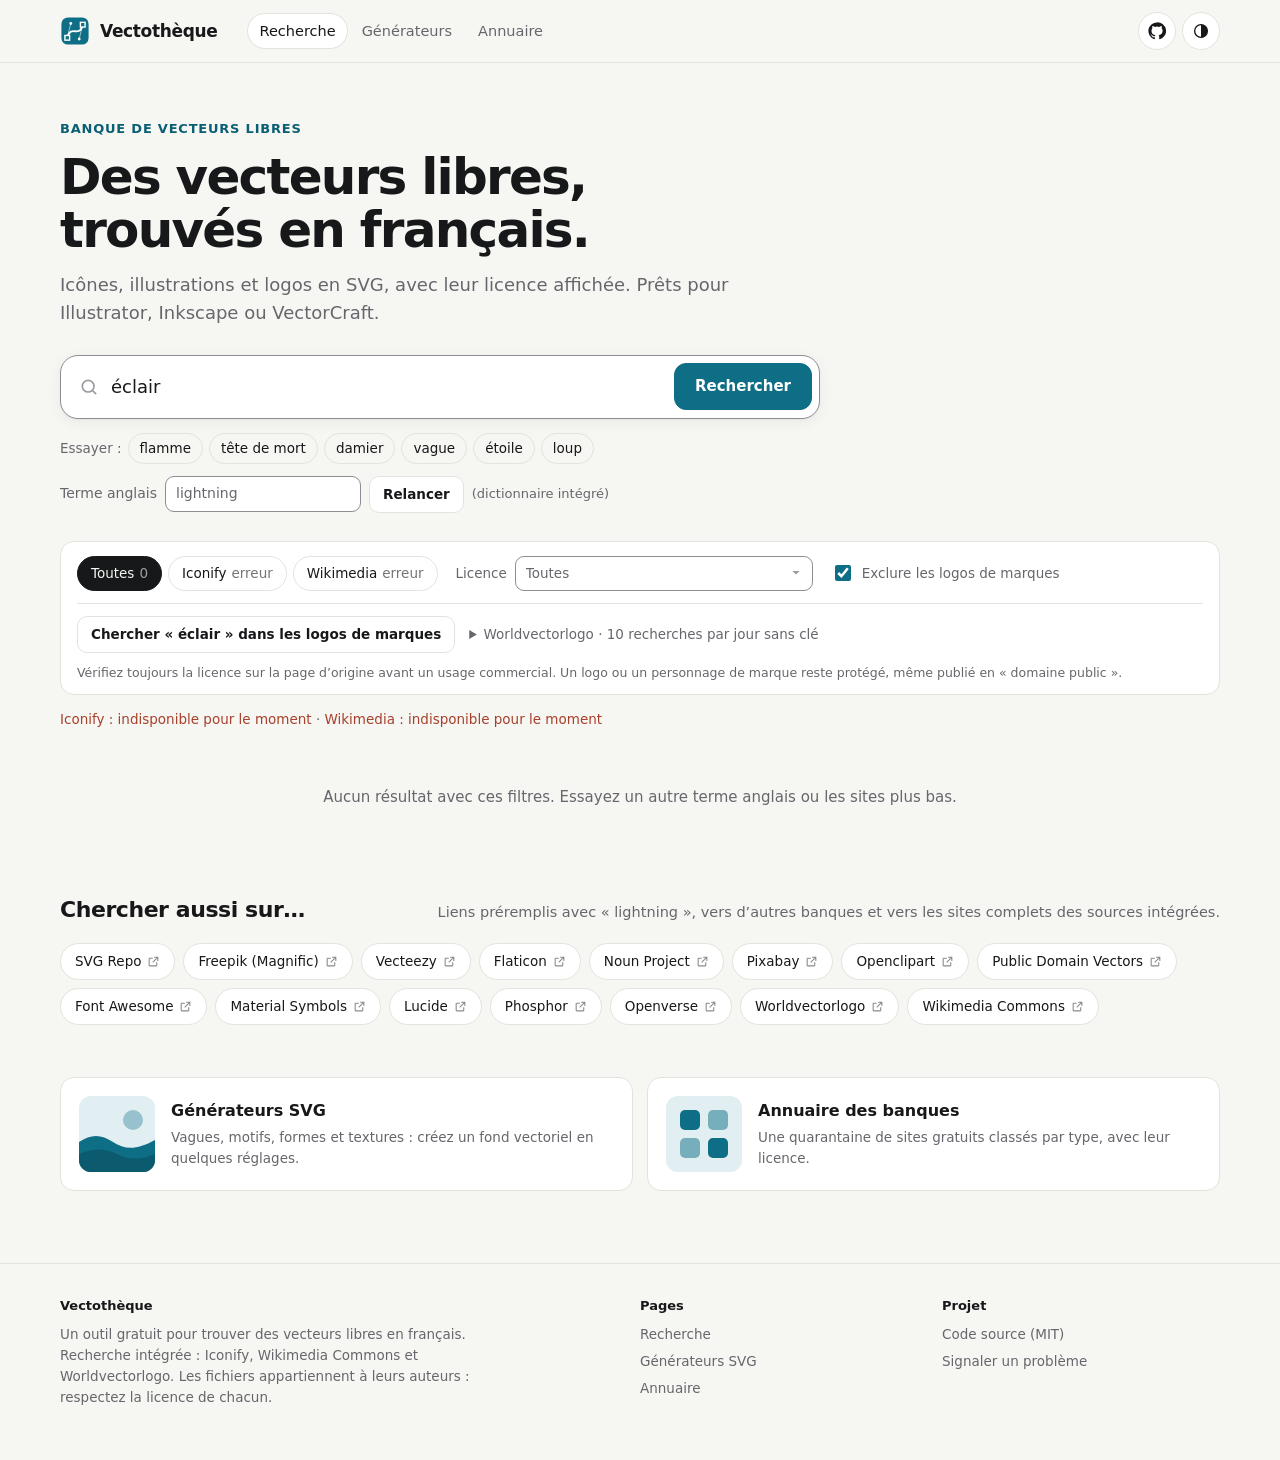
==== index.html @ 348859d7 "Vectothèque : recherche de vecteurs, générateurs SVG et annuaire - Recherche en français (Iconify, W" ====
<!doctype html>
<html lang="fr">
<head>
<meta charset="utf-8">
<meta name="viewport" content="width=device-width, initial-scale=1">
<title>Vectothèque · Vecteurs SVG libres, cherchés en français</title>
<meta name="description" content="Cherchez en français parmi des centaines de milliers d’icônes et d’illustrations SVG libres, avec leur licence, ainsi que des logos de marques. Pour Illustrator, Inkscape et VectorCraft.">
<meta property="og:title" content="Vectothèque">
<meta property="og:description" content="Vecteurs SVG libres, cherchés en français, avec leur licence.">
<meta property="og:type" content="website">
<meta name="theme-color" content="#0e6e86">
<link rel="icon" href="assets/img/logo.svg" type="image/svg+xml">
<link rel="icon" href="favicon.ico" sizes="any">
<link rel="stylesheet" href="assets/css/style.css">
<script>try{var t=localStorage.getItem("vt-theme");if(t&&t!=="auto")document.documentElement.setAttribute("data-theme",t)}catch(e){}</script>
</head>
<body>

<header class="site-header">
  <div class="wrap">
    <a class="brand" href="index.html"><img src="assets/img/logo.svg" alt="">Vectothèque</a>
    <nav class="nav" aria-label="Pages">
      <a href="index.html" aria-current="page">Recherche</a>
      <a href="generateurs.html">Générateurs</a>
      <a href="annuaire.html">Annuaire</a>
    </nav>
    <div class="header-actions">
      <a class="icon-btn" href="https://github.com/egstar38-afk/vectotheque" target="_blank" rel="noopener" title="Code source sur GitHub" aria-label="Code source sur GitHub">
        <svg viewBox="0 0 24 24" fill="currentColor"><path d="M12 .5a11.5 11.5 0 0 0-3.64 22.41c.58.1.79-.25.79-.56v-2c-3.2.7-3.88-1.37-3.88-1.37-.52-1.33-1.28-1.69-1.28-1.69-1.05-.71.08-.7.08-.7 1.16.08 1.77 1.19 1.77 1.19 1.03 1.77 2.7 1.26 3.36.96.1-.75.4-1.26.73-1.55-2.55-.29-5.24-1.28-5.24-5.68 0-1.26.45-2.28 1.19-3.09-.12-.29-.52-1.46.11-3.05 0 0 .97-.31 3.17 1.18a11 11 0 0 1 5.77 0c2.2-1.49 3.17-1.18 3.17-1.18.63 1.59.23 2.76.11 3.05.74.81 1.19 1.83 1.19 3.09 0 4.41-2.69 5.38-5.26 5.67.41.36.78 1.06.78 2.14v3.17c0 .31.21.67.8.56A11.5 11.5 0 0 0 12 .5z"/></svg>
      </a>
      <button class="icon-btn" id="themeBtn" type="button"></button>
    </div>
  </div>
</header>

<main class="wrap">

  <section class="hero" aria-labelledby="h1">
    <p class="eyebrow">Banque de vecteurs libres</p>
    <h1 id="h1">Des vecteurs libres, trouvés en français.</h1>
    <p class="lead">Icônes, illustrations et logos en SVG, avec leur licence affichée. Prêts pour Illustrator, Inkscape ou VectorCraft.</p>

    <form class="searchbox" id="searchForm" role="search">
      <svg viewBox="0 0 24 24" fill="none" stroke="currentColor" stroke-width="2" stroke-linecap="round"><circle cx="11" cy="11" r="7"/><path d="m20 20-3.5-3.5"/></svg>
      <label class="sr" for="q">Mot-clé en français</label>
      <input id="q" name="q" type="search" placeholder="Éclair, flamme, tête de mort, vague…" autocomplete="off" value="éclair">
      <button class="btn" type="submit">Rechercher</button>
    </form>
    <div class="under-search">
      <div class="suggest" id="suggest">
        <span>Essayer :</span>
        <button type="button">flamme</button>
        <button type="button">tête de mort</button>
        <button type="button">damier</button>
        <button type="button">vague</button>
        <button type="button">étoile</button>
        <button type="button">loup</button>
      </div>
      <div class="term-row">
        <label for="term">Terme anglais</label>
        <input class="term-input" id="term" type="text" autocomplete="off" spellcheck="false" title="Le terme réellement cherché. Corrigez-le si la traduction ne convient pas.">
        <button class="btn ghost small" id="termBtn" type="button">Relancer</button>
        <span class="note" id="termNote"></span>
      </div>
    </div>
  </section>

  <section aria-label="Résultats">
    <div class="panel filters">
      <div class="toolbar">
        <div class="chips" id="sourceChips" role="group" aria-label="Filtrer par source"></div>
        <label class="field-label">Licence
          <select class="select" id="licFilter">
            <option value="all">Toutes</option>
            <option value="commercial">Usage commercial possible</option>
            <option value="noattrib">Sans attribution (CC0, MIT, Apache…)</option>
            <option value="libre">Domaine public / CC0 uniquement</option>
          </select>
        </label>
        <label class="check"><input type="checkbox" id="noLogos" checked> Exclure les logos de marques</label>
      </div>
      <div class="logos-row">
        <button class="btn ghost small" id="wvlBtn" type="button">Chercher dans les logos de marques</button>
        <details class="keybox">
          <summary>Worldvectorlogo · 10 recherches par jour sans clé</summary>
          <div class="inner">
            <input class="term-input" id="wvlKey" type="password" autocomplete="off" spellcheck="false" placeholder="Votre clé API (facultatif)">
            <span class="note">Gratuite, 1 000 recherches par mois : créez un compte puis
              <a href="https://worldvectorlogo.com/account/api-keys" target="_blank" rel="noopener">Compte → API Keys</a>.
              Elle reste dans votre navigateur et n’est envoyée qu’à Worldvectorlogo.</span>
          </div>
        </details>
      </div>
      <p class="filters-note">Vérifiez toujours la licence sur la page d’origine avant un usage commercial. Un logo ou un personnage de marque reste protégé, même publié en « domaine public ».</p>
    </div>
    <p class="status" id="status" aria-live="polite"></p>
    <div class="grid" id="grid"></div>
    <div class="more-row" id="moreRow" hidden><button class="btn ghost" id="moreBtn" type="button">Plus de résultats</button></div>
  </section>

  <section class="section" aria-labelledby="h-ailleurs">
    <div class="section-head">
      <h2 id="h-ailleurs">Chercher aussi sur…</h2>
      <p id="elsewhereQ"></p>
    </div>
    <div class="elsewhere" id="elsewhere"></div>
  </section>

  <section class="section" aria-label="Autres pages">
    <div class="tiles">
      <a class="tile" href="generateurs.html">
        <div class="art"><svg viewBox="0 0 76 76" preserveAspectRatio="none"><path d="M0 46c12-8 22-8 34 0s24 8 42-2v32H0z" fill="#0e6e86"/><path d="M0 58c14-6 26-6 38 0s24 6 38 0v18H0z" fill="#0b5a6e"/><circle cx="54" cy="24" r="10" fill="#0e6e86" opacity=".35"/></svg></div>
        <div><h3>Générateurs SVG</h3><p>Vagues, motifs, formes et textures : créez un fond vectoriel en quelques réglages.</p></div>
      </a>
      <a class="tile" href="annuaire.html">
        <div class="art"><svg viewBox="0 0 76 76"><g fill="#0e6e86"><rect x="14" y="14" width="20" height="20" rx="5"/><rect x="42" y="14" width="20" height="20" rx="5" opacity=".5"/><rect x="14" y="42" width="20" height="20" rx="5" opacity=".5"/><rect x="42" y="42" width="20" height="20" rx="5"/></g></svg></div>
        <div><h3>Annuaire des banques</h3><p>Une quarantaine de sites gratuits classés par type, avec leur licence.</p></div>
      </a>
    </div>
  </section>

</main>

<footer class="site-footer">
  <div class="wrap cols">
    <div>
      <h3>Vectothèque</h3>
      <p>Un outil gratuit pour trouver des vecteurs libres en français. Recherche intégrée : Iconify, Wikimedia Commons et Worldvectorlogo. Les fichiers appartiennent à leurs auteurs : respectez la licence de chacun.</p>
    </div>
    <div>
      <h3>Pages</h3>
      <ul><li><a href="index.html">Recherche</a></li><li><a href="generateurs.html">Générateurs SVG</a></li><li><a href="annuaire.html">Annuaire</a></li></ul>
    </div>
    <div>
      <h3>Projet</h3>
      <ul>
        <li><a href="https://github.com/egstar38-afk/vectotheque" target="_blank" rel="noopener">Code source (MIT)</a></li>
        <li><a href="https://github.com/egstar38-afk/vectotheque/issues" target="_blank" rel="noopener">Signaler un problème</a></li>
      </ul>
    </div>
  </div>
</footer>

<script src="assets/js/core.js"></script>
<script src="assets/js/traduction.js"></script>
<script src="assets/js/recherche.js"></script>
</body>
</html>
---- assets/css/style.css ----
/* Vectothèque — feuille de style commune */

:root {
  --bg: #f6f6f3;
  --bg-2: #efefea;
  --surface: #ffffff;
  --surface-2: #f3f3ef;
  --text: #17181a;
  --muted: #66676c;
  --faint: #9a9ba0;
  --border: #e3e3dd;
  --border-strong: #cfcfc8;
  --accent: #0e6e86;
  --accent-hover: #0b5a6e;
  --accent-ink: #ffffff;
  --accent-soft: #e2eff2;
  --accent-text: #0b5f74;
  --warn: #a8402c;
  --warn-soft: #fbece8;
  --artboard: #ffffff;
  --artboard-border: #e7e7e2;
  --shadow: 0 1px 2px rgba(20, 20, 18, 0.04), 0 4px 16px rgba(20, 20, 18, 0.05);
  --shadow-lg: 0 2px 6px rgba(20, 20, 18, 0.06), 0 18px 48px rgba(20, 20, 18, 0.12);
  --radius: 14px;
  --radius-sm: 9px;
  --font: "Inter", system-ui, -apple-system, "Segoe UI", Roboto, "Helvetica Neue", Arial, sans-serif;
  color-scheme: light;
}
@media (prefers-color-scheme: dark) {
  :root:not([data-theme="light"]) {
    --bg: #121413;
    --bg-2: #181b1a;
    --surface: #1a1d1c;
    --surface-2: #222624;
    --text: #ecedea;
    --muted: #a3a6a2;
    --faint: #73766f;
    --border: #2c302e;
    --border-strong: #3c413e;
    --accent: #5eb3c7;
    --accent-hover: #7cc4d5;
    --accent-ink: #0b1d22;
    --accent-soft: #1b3238;
    --accent-text: #8fd0df;
    --warn: #ec9580;
    --warn-soft: #3a2420;
    --artboard: #ffffff;
    --artboard-border: #2f3331;
    --shadow: 0 1px 2px rgba(0, 0, 0, 0.3), 0 4px 16px rgba(0, 0, 0, 0.25);
    --shadow-lg: 0 2px 6px rgba(0, 0, 0, 0.4), 0 18px 48px rgba(0, 0, 0, 0.5);
    color-scheme: dark;
  }
}
:root[data-theme="dark"] {
  --bg: #121413;
  --bg-2: #181b1a;
  --surface: #1a1d1c;
  --surface-2: #222624;
  --text: #ecedea;
  --muted: #a3a6a2;
  --faint: #73766f;
  --border: #2c302e;
  --border-strong: #3c413e;
  --accent: #5eb3c7;
  --accent-hover: #7cc4d5;
  --accent-ink: #0b1d22;
  --accent-soft: #1b3238;
  --accent-text: #8fd0df;
  --warn: #ec9580;
  --warn-soft: #3a2420;
  --artboard: #ffffff;
  --artboard-border: #2f3331;
  --shadow: 0 1px 2px rgba(0, 0, 0, 0.3), 0 4px 16px rgba(0, 0, 0, 0.25);
  --shadow-lg: 0 2px 6px rgba(0, 0, 0, 0.4), 0 18px 48px rgba(0, 0, 0, 0.5);
  color-scheme: dark;
}

* { box-sizing: border-box; }
html { -webkit-text-size-adjust: 100%; scroll-padding-top: 76px; }
body {
  margin: 0;
  background: var(--bg);
  color: var(--text);
  font: 15px/1.55 var(--font);
  font-feature-settings: "cv11", "ss01";
  -webkit-font-smoothing: antialiased;
}
a { color: var(--accent-text); text-underline-offset: 2px; }
img, svg { display: block; }
button, input, select, textarea { font: inherit; color: inherit; }
:focus-visible { outline: 2px solid var(--accent); outline-offset: 2px; border-radius: 6px; }
.wrap { max-width: 1200px; margin: 0 auto; padding: 0 20px; }
.sr { position: absolute; width: 1px; height: 1px; overflow: hidden; clip: rect(0 0 0 0); white-space: nowrap; }
[hidden] { display: none !important; }

/* ---------- En-tête ---------- */
.site-header {
  position: sticky; top: 0; z-index: 20;
  background: color-mix(in srgb, var(--bg) 86%, transparent);
  backdrop-filter: saturate(1.4) blur(12px);
  -webkit-backdrop-filter: saturate(1.4) blur(12px);
  border-bottom: 1px solid var(--border);
}
.site-header .wrap { display: flex; align-items: center; gap: 18px; height: 62px; }
.brand { display: flex; align-items: center; gap: 10px; text-decoration: none; color: var(--text); font-weight: 700; font-size: 17px; letter-spacing: -0.02em; white-space: nowrap; }
.brand img { width: 30px; height: 30px; }
.nav { display: flex; gap: 2px; margin-left: 12px; }
.nav a {
  text-decoration: none; color: var(--muted); font-weight: 500; font-size: 14.5px;
  padding: 7px 12px; border-radius: 999px; white-space: nowrap;
}
.nav a:hover { color: var(--text); background: var(--bg-2); }
.nav a[aria-current="page"] { color: var(--text); background: var(--surface); box-shadow: inset 0 0 0 1px var(--border); }
.header-actions { margin-left: auto; display: flex; gap: 6px; align-items: center; }
.icon-btn {
  width: 38px; height: 38px; display: inline-grid; place-items: center;
  border-radius: 999px; border: 1px solid var(--border); background: var(--surface); color: var(--text);
  cursor: pointer; text-decoration: none;
}
.icon-btn:hover { border-color: var(--border-strong); }
.icon-btn svg { width: 18px; height: 18px; }

/* ---------- Hero ---------- */
.hero { padding: 56px 0 28px; }
.hero.compact { padding: 44px 0 20px; }
.eyebrow { font-size: 13px; font-weight: 600; letter-spacing: 0.06em; text-transform: uppercase; color: var(--accent-text); margin: 0 0 12px; }
.hero h1 { font-size: clamp(30px, 4.6vw, 50px); line-height: 1.06; letter-spacing: -0.035em; margin: 0 0 14px; font-weight: 750; max-width: 18ch; }
.hero .lead { font-size: clamp(16px, 1.6vw, 18px); color: var(--muted); max-width: 60ch; margin: 0; }

/* ---------- Recherche ---------- */
.searchbox {
  margin-top: 28px; display: flex; align-items: center; gap: 8px;
  background: var(--surface); border: 1px solid var(--border); border-radius: 18px;
  padding: 7px 7px 7px 18px; box-shadow: var(--shadow); max-width: 760px;
}
.searchbox:focus-within { border-color: var(--accent); box-shadow: var(--shadow), 0 0 0 4px var(--accent-soft); }
.searchbox svg { width: 20px; height: 20px; color: var(--faint); flex: none; }
.searchbox input { flex: 1; min-width: 0; border: 0; outline: 0; background: transparent; font-size: 18px; padding: 10px 4px; }
.btn {
  display: inline-flex; align-items: center; justify-content: center; gap: 8px;
  border: 1px solid var(--accent); background: var(--accent); color: var(--accent-ink);
  border-radius: 12px; padding: 11px 20px; font-weight: 600; cursor: pointer; text-decoration: none; white-space: nowrap;
}
.btn:hover { background: var(--accent-hover); border-color: var(--accent-hover); }
.btn.ghost { background: var(--surface); color: var(--text); border-color: var(--border); }
.btn.ghost:hover { border-color: var(--border-strong); background: var(--surface); }
.btn.small { padding: 7px 13px; font-size: 13.5px; border-radius: 10px; }
.btn svg { width: 16px; height: 16px; }

.suggest { display: flex; flex-wrap: wrap; gap: 6px; align-items: center; margin-top: 14px; font-size: 13.5px; color: var(--muted); }
.suggest button {
  border: 1px solid var(--border); background: transparent; border-radius: 999px; padding: 4px 11px; cursor: pointer; color: var(--text);
}
.suggest button:hover { border-color: var(--accent); color: var(--accent-text); }

.term-row { display: flex; align-items: center; gap: 8px; flex-wrap: wrap; margin-top: 16px; font-size: 14px; color: var(--muted); }
.term-input {
  background: var(--surface); border: 1px solid var(--border); border-radius: 9px; padding: 6px 10px; width: 14em; max-width: 100%;
}
.term-input:focus { outline: 2px solid var(--accent); outline-offset: -1px; border-color: transparent; }
.note { font-size: 13px; color: var(--faint); }

.panel {
  background: var(--surface); border: 1px solid var(--border); border-radius: var(--radius); padding: 14px 16px;
}
.toolbar { display: flex; gap: 10px 18px; flex-wrap: wrap; align-items: center; margin-top: 24px; }
.chips { display: flex; gap: 6px; flex-wrap: wrap; }
.chip {
  border: 1px solid var(--border); background: var(--surface); color: var(--text);
  border-radius: 999px; padding: 6px 13px; font-size: 13.5px; cursor: pointer; white-space: nowrap;
}
.chip:hover { border-color: var(--border-strong); }
.chip[aria-pressed="true"] { background: var(--text); border-color: var(--text); color: var(--bg); }
.chip .n { opacity: 0.6; margin-left: 5px; font-variant-numeric: tabular-nums; }
.field-label { font-size: 13.5px; color: var(--muted); display: inline-flex; align-items: center; gap: 8px; max-width: 100%; min-width: 0; }
.select {
  background: var(--surface); border: 1px solid var(--border); border-radius: 9px; padding: 6px 30px 6px 10px; font-size: 13.5px;
  appearance: none; -webkit-appearance: none; min-width: 0; flex: 1 1 auto; max-width: 100%;
  background-image: url("data:image/svg+xml,%3Csvg xmlns='http://www.w3.org/2000/svg' viewBox='0 0 20 20' fill='%2399999f'%3E%3Cpath d='M5.5 7.5 10 12l4.5-4.5'/%3E%3C/svg%3E");
  background-repeat: no-repeat; background-position: right 8px center; background-size: 16px;
}
.check { display: inline-flex; gap: 8px; align-items: center; font-size: 13.5px; color: var(--muted); cursor: pointer; }
.check input { accent-color: var(--accent); width: 16px; height: 16px; }

.logos-row { display: flex; gap: 8px 14px; flex-wrap: wrap; align-items: center; margin-top: 14px; }
.keybox { font-size: 13.5px; color: var(--muted); }
.keybox summary { cursor: pointer; width: max-content; }
.keybox .inner { display: flex; gap: 8px 12px; flex-wrap: wrap; align-items: center; margin-top: 10px; }

.notice {
  display: flex; gap: 10px; align-items: flex-start; font-size: 13.5px; color: var(--muted);
  margin-top: 18px; padding: 10px 14px; border-radius: 12px; background: var(--bg-2);
}
.notice svg { width: 18px; height: 18px; flex: none; margin-top: 1px; color: var(--faint); }
.status { font-size: 13.5px; color: var(--muted); margin: 14px 0 0; min-height: 1.5em; }
.status .err { color: var(--warn); }

/* ---------- Grille de résultats ---------- */
.grid { display: grid; gap: 14px; margin-top: 16px; grid-template-columns: repeat(auto-fill, minmax(178px, 1fr)); }
.card {
  background: var(--surface); border: 1px solid var(--border); border-radius: var(--radius);
  display: flex; flex-direction: column; overflow: hidden; transition: box-shadow 0.15s, border-color 0.15s, transform 0.15s;
}
.card:hover { box-shadow: var(--shadow); border-color: var(--border-strong); }
.artboard { position: relative; overflow: hidden; background: var(--artboard); border-bottom: 1px solid var(--artboard-border); aspect-ratio: 1 / 1; }
.artboard img { position: absolute; inset: 20%; width: 60%; height: 60%; object-fit: contain; }
.artboard.photo img { inset: 8%; width: 84%; height: 84%; }
.card-body { padding: 11px 12px 4px; display: flex; flex-direction: column; gap: 3px; flex: 1; min-width: 0; }
.card-title { font-size: 14px; font-weight: 600; line-height: 1.3; overflow: hidden; text-overflow: ellipsis; white-space: nowrap; }
.card-title:first-letter { text-transform: uppercase; }
.card-meta { font-size: 12px; color: var(--muted); overflow: hidden; text-overflow: ellipsis; white-space: nowrap; }
.badges { display: flex; gap: 4px; flex-wrap: wrap; margin-top: 5px; }
.badge {
  display: inline-flex; align-items: center; font-size: 11px; line-height: 1.5; font-weight: 600;
  padding: 1px 8px; border-radius: 999px; border: 1px solid var(--border); color: var(--muted); background: transparent;
  text-decoration: none; max-width: 100%; overflow: hidden; text-overflow: ellipsis; white-space: nowrap;
}
a.badge:hover { border-color: var(--accent); }
.badge.libre { background: var(--accent); border-color: var(--accent); color: var(--accent-ink); }
.badge.oss { background: var(--accent-soft); border-color: transparent; color: var(--accent-text); }
.badge.attrib { color: var(--text); border-color: var(--border-strong); }
.badge.mixte { border-style: dashed; color: var(--text); border-color: var(--border-strong); }
.badge.nc, .badge.tm { background: var(--warn-soft); border-color: transparent; color: var(--warn); }
.badge.plain { color: var(--muted); }
.card-actions { display: grid; grid-template-columns: 1fr 1fr; gap: 6px; padding: 8px 12px 12px; }
.act {
  font-size: 12.5px; cursor: pointer; text-decoration: none; text-align: center;
  border: 1px solid var(--border); background: var(--surface); color: var(--text);
  border-radius: 8px; padding: 6px 8px; white-space: nowrap; overflow: hidden; text-overflow: ellipsis;
}
.act:hover { border-color: var(--accent); color: var(--accent-text); }
.act.primary { grid-column: 1 / -1; background: var(--accent-soft); border-color: transparent; color: var(--accent-text); font-weight: 600; }
.act.primary:hover { border-color: var(--accent); }
.act.wide { grid-column: 1 / -1; }
.act[disabled] { opacity: 0.6; cursor: progress; }

.skeleton .artboard { background: var(--surface-2); }
.skeleton .bar { height: 10px; border-radius: 6px; background: var(--surface-2); margin: 6px 0; }
.skeleton .bar.short { width: 60%; }
@media (prefers-reduced-motion: no-preference) {
  .skeleton .artboard, .skeleton .bar { animation: pulse 1.4s ease-in-out infinite; }
  @keyframes pulse { 50% { opacity: 0.55; } }
}

.more-row { display: flex; justify-content: center; margin: 24px 0 4px; }
.empty { grid-column: 1 / -1; padding: 40px 0; text-align: center; color: var(--muted); }

/* ---------- Sections ---------- */
.section { padding: 44px 0 8px; }
.section-head { display: flex; align-items: baseline; justify-content: space-between; gap: 16px; flex-wrap: wrap; margin-bottom: 16px; }
.section-head h2 { font-size: 22px; letter-spacing: -0.02em; margin: 0; font-weight: 700; }
.section-head p { margin: 0; color: var(--muted); font-size: 14.5px; }
.elsewhere { display: flex; gap: 8px; flex-wrap: wrap; }
.elsewhere a {
  display: inline-flex; align-items: center; gap: 6px; font-size: 13.5px; text-decoration: none; color: var(--text);
  border: 1px solid var(--border); background: var(--surface); border-radius: 999px; padding: 7px 14px;
}
.elsewhere a:hover { border-color: var(--accent); color: var(--accent-text); }
.elsewhere a svg { width: 13px; height: 13px; opacity: 0.5; }

/* ---------- Tuiles de navigation (accueil) ---------- */
.tiles { display: grid; gap: 14px; grid-template-columns: repeat(auto-fit, minmax(280px, 1fr)); }
.tile {
  display: flex; gap: 16px; align-items: center; padding: 18px; text-decoration: none; color: var(--text);
  background: var(--surface); border: 1px solid var(--border); border-radius: var(--radius);
}
.tile:hover { border-color: var(--border-strong); box-shadow: var(--shadow); }
.tile .art { width: 76px; height: 76px; flex: none; border-radius: 12px; overflow: hidden; background: var(--accent-soft); }
.tile .art svg { width: 100%; height: 100%; }
.tile h3 { margin: 0 0 4px; font-size: 16px; }
.tile p { margin: 0; color: var(--muted); font-size: 13.5px; }

/* ---------- Annuaire ---------- */
.legend { display: flex; gap: 8px 16px; flex-wrap: wrap; font-size: 13px; color: var(--muted); align-items: center; }
.legend .lg { display: inline-flex; gap: 6px; align-items: center; white-space: nowrap; }
.dir-nav { display: flex; gap: 6px; flex-wrap: wrap; margin-top: 20px; }
.cat { padding-top: 34px; }
.cat h2 { font-size: 20px; letter-spacing: -0.02em; margin: 0 0 4px; }
.cat > p { color: var(--muted); font-size: 14px; margin: 0 0 16px; max-width: 75ch; }
.sites { display: grid; gap: 12px; grid-template-columns: repeat(auto-fill, minmax(270px, 1fr)); }
.site {
  background: var(--surface); border: 1px solid var(--border); border-radius: var(--radius);
  padding: 15px 16px; display: flex; flex-direction: column; gap: 7px; text-decoration: none; color: var(--text);
}
.site:hover { border-color: var(--border-strong); box-shadow: var(--shadow); }
.site-head { display: flex; justify-content: space-between; align-items: center; gap: 8px; }
.site-name { font-weight: 650; display: flex; align-items: center; gap: 8px; min-width: 0; }
.site-name img { width: 18px; height: 18px; border-radius: 4px; flex: none; }
.site-desc { font-size: 13.5px; color: var(--muted); }
.site-url { font-size: 12.5px; color: var(--faint); margin-top: auto; overflow: hidden; text-overflow: ellipsis; white-space: nowrap; }

/* ---------- Générateurs ---------- */
.gen-toolbar { display: flex; gap: 10px 14px; flex-wrap: wrap; align-items: center; margin-top: 26px; }
.gen-search {
  display: flex; align-items: center; gap: 8px; background: var(--surface); border: 1px solid var(--border);
  border-radius: 999px; padding: 6px 14px; min-width: 220px; flex: 0 1 300px;
}
.gen-search:focus-within { border-color: var(--accent); }
.gen-search svg { width: 16px; height: 16px; color: var(--faint); flex: none; }
.gen-search input { border: 0; outline: 0; background: transparent; flex: 1; min-width: 0; font-size: 14px; }
.gen-grid { display: grid; gap: 16px; grid-template-columns: repeat(auto-fill, minmax(250px, 1fr)); margin-top: 18px; }
.gen {
  background: var(--surface); border: 1px solid var(--border); border-radius: var(--radius);
  overflow: hidden; display: flex; flex-direction: column; transition: box-shadow 0.15s, border-color 0.15s;
}
.gen:hover { box-shadow: var(--shadow); border-color: var(--border-strong); }
.gen-art { aspect-ratio: 16 / 9; background: var(--accent-soft); overflow: hidden; position: relative; }
.gen-art svg { width: 100%; height: 100%; }
.gen-art .star {
  position: absolute; top: 10px; left: 10px; font-size: 11px; font-weight: 700; letter-spacing: 0.02em;
  background: rgba(255, 255, 255, 0.92); color: #17181a; border-radius: 999px; padding: 3px 9px;
}
.gen-body { padding: 13px 15px 6px; display: flex; flex-direction: column; gap: 5px; flex: 1; }
.gen-name { font-weight: 650; font-size: 15.5px; display: flex; align-items: baseline; gap: 8px; }
.gen-site { font-size: 12.5px; color: var(--faint); font-weight: 500; }
.gen-desc { font-size: 13.5px; color: var(--muted); }
.gen-wrap { font-size: 12.5px; color: var(--accent-text); }
.gen-actions { display: flex; gap: 6px; padding: 8px 15px 15px; }
.gen-actions .act { flex: 1; }
.gen-actions .act.primary { flex: 1.3; }

.workspace {
  border: 0; padding: 0; width: min(1400px, 100vw - 24px); height: calc(100vh - 24px); max-width: none; max-height: none;
  border-radius: 16px; background: var(--surface); color: var(--text); box-shadow: var(--shadow-lg); overflow: hidden;
}
.workspace::backdrop { background: rgba(10, 12, 12, 0.55); backdrop-filter: blur(3px); }
.workspace[open] { display: flex; flex-direction: column; }
.ws-bar { display: flex; align-items: center; gap: 10px; padding: 10px 12px 10px 18px; border-bottom: 1px solid var(--border); }
.ws-title { font-weight: 650; overflow: hidden; text-overflow: ellipsis; white-space: nowrap; }
.ws-title span { font-weight: 400; color: var(--muted); margin-left: 6px; }
.ws-bar .spacer { flex: 1; }
.ws-frame { flex: 1; width: 100%; border: 0; background: #fff; }
.ws-hint { font-size: 12.5px; color: var(--muted); padding: 8px 18px; border-top: 1px solid var(--border); background: var(--bg-2); }

/* ---------- Pied de page ---------- */
.site-footer { margin-top: 64px; border-top: 1px solid var(--border); padding: 32px 0 44px; font-size: 13.5px; color: var(--muted); }
.site-footer .cols { display: grid; gap: 24px; grid-template-columns: 2fr 1fr 1fr; }
.site-footer h3 { font-size: 13px; color: var(--text); margin: 0 0 8px; }
.site-footer p { margin: 0 0 8px; max-width: 52ch; }
.site-footer ul { list-style: none; margin: 0; padding: 0; display: grid; gap: 6px; }
.site-footer a { color: var(--muted); text-decoration: none; }
.site-footer a:hover { color: var(--text); text-decoration: underline; }

/* ---------- Petits écrans ---------- */
@media (max-width: 760px) {
  .site-header .wrap { height: auto; flex-wrap: wrap; padding-top: 10px; padding-bottom: 8px; gap: 8px; }
  .nav { order: 3; width: 100%; margin: 0 -8px; overflow-x: auto; }
  .site-footer .cols { grid-template-columns: 1fr 1fr; }
  .site-footer .cols > :first-child { grid-column: 1 / -1; }
}
@media (max-width: 560px) {
  .wrap { padding: 0 16px; }
  .hero { padding: 34px 0 18px; }
  .searchbox { padding-left: 14px; border-radius: 16px; }
  .searchbox input { font-size: 16px; }
  .searchbox .btn { padding: 10px 14px; }
  .grid { grid-template-columns: repeat(auto-fill, minmax(146px, 1fr)); gap: 10px; }
  .card-actions { grid-template-columns: 1fr; }
  .gen-search { flex: 1 1 100%; }
  .workspace { width: 100vw; height: 100vh; border-radius: 0; }
}

a.chip { text-decoration: none; display: inline-flex; align-items: center; }

/* Barre sous la recherche et panneau de filtres */
.under-search { display: flex; justify-content: space-between; align-items: center; gap: 12px 24px; flex-wrap: wrap; max-width: 760px; margin-top: 14px; }
.under-search .suggest, .under-search .term-row { margin-top: 0; }
.filters { padding: 14px 16px 12px; }
.filters .toolbar { margin-top: 0; }
.filters .logos-row { margin-top: 12px; padding-top: 12px; border-top: 1px solid var(--border); }
.filters-note { margin: 10px 0 0; font-size: 12.5px; color: var(--faint); }

/* Corrections d'accessibilité : textes lisibles, champs bien visibles */
:root { --input-border: #8d8e93; }
@media (prefers-color-scheme: dark) { :root:not([data-theme="light"]) { --input-border: #6c706d; } }
:root[data-theme="dark"] { --input-border: #6c706d; }
.note, .filters-note, .site-url, .gen-site { color: var(--muted); }
.term-input, .select, .gen-search { border-color: var(--input-border); }
.searchbox { border-color: var(--input-border); }
#wvlBtn { white-space: normal; text-align: center; max-width: 100%; }
h2.gen-name { margin: 0; font-size: 15.5px; letter-spacing: 0; flex-wrap: wrap; row-gap: 0; }
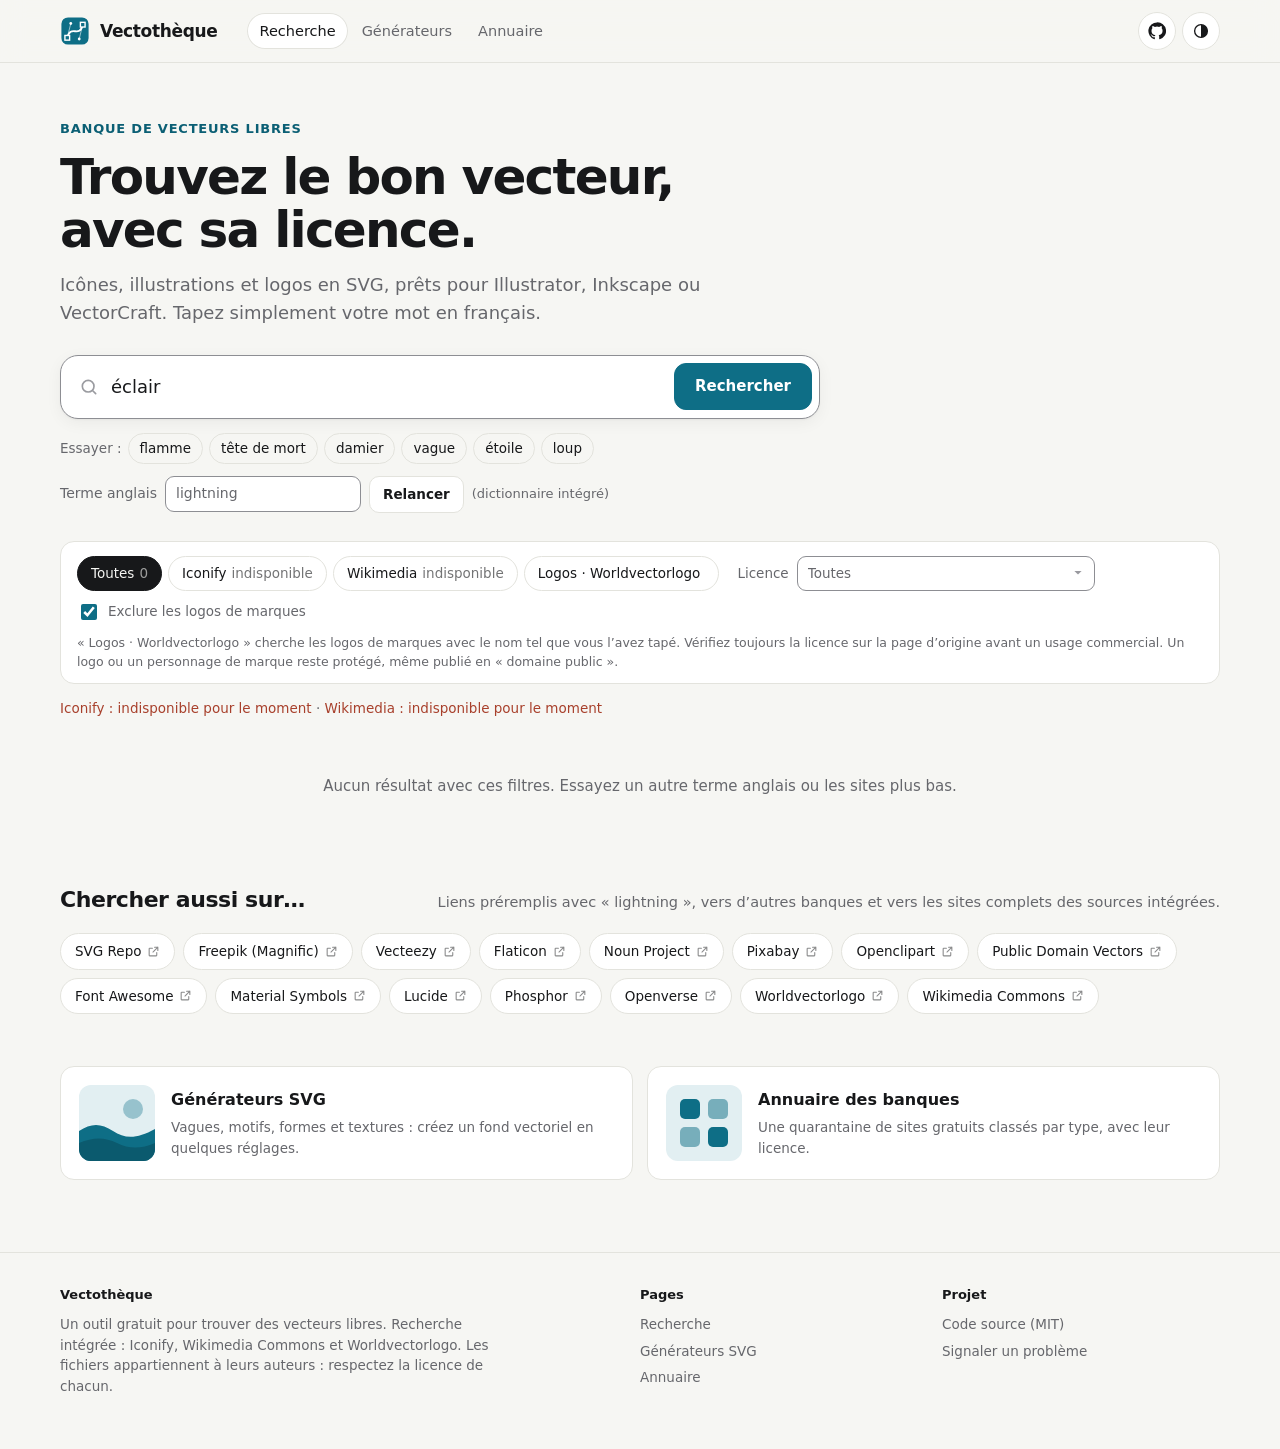
==== commit 37ee688d: "Logos Worldvectorlogo en puce de source, clé API côté serveur, nouveau titre - Relais api/logos.js :" ====
--- a/index.html
+++ b/index.html
@@ -3,10 +3,10 @@
 <head>
 <meta charset="utf-8">
 <meta name="viewport" content="width=device-width, initial-scale=1">
-<title>Vectothèque · Vecteurs SVG libres, cherchés en français</title>
-<meta name="description" content="Cherchez en français parmi des centaines de milliers d’icônes et d’illustrations SVG libres, avec leur licence, ainsi que des logos de marques. Pour Illustrator, Inkscape et VectorCraft.">
+<title>Vectothèque · Vecteurs SVG libres avec leur licence</title>
+<meta name="description" content="Cherchez parmi des centaines de milliers d’icônes et d’illustrations SVG libres, avec leur licence, ainsi que des logos de marques. Pour Illustrator, Inkscape et VectorCraft.">
 <meta property="og:title" content="Vectothèque">
-<meta property="og:description" content="Vecteurs SVG libres, cherchés en français, avec leur licence.">
+<meta property="og:description" content="Icônes, illustrations et logos en SVG, avec leur licence affichée.">
 <meta property="og:type" content="website">
 <meta name="theme-color" content="#0e6e86">
 <link rel="icon" href="assets/img/logo.svg" type="image/svg+xml">
@@ -37,8 +37,8 @@
 
   <section class="hero" aria-labelledby="h1">
     <p class="eyebrow">Banque de vecteurs libres</p>
-    <h1 id="h1">Des vecteurs libres, trouvés en français.</h1>
-    <p class="lead">Icônes, illustrations et logos en SVG, avec leur licence affichée. Prêts pour Illustrator, Inkscape ou VectorCraft.</p>
+    <h1 id="h1">Trouvez le bon vecteur, avec sa licence.</h1>
+    <p class="lead">Icônes, illustrations et logos en SVG, prêts pour Illustrator, Inkscape ou VectorCraft. Tapez simplement votre mot en français.</p>
 
     <form class="searchbox" id="searchForm" role="search">
       <svg viewBox="0 0 24 24" fill="none" stroke="currentColor" stroke-width="2" stroke-linecap="round"><circle cx="11" cy="11" r="7"/><path d="m20 20-3.5-3.5"/></svg>
@@ -79,19 +79,7 @@
         </label>
         <label class="check"><input type="checkbox" id="noLogos" checked> Exclure les logos de marques</label>
       </div>
-      <div class="logos-row">
-        <button class="btn ghost small" id="wvlBtn" type="button">Chercher dans les logos de marques</button>
-        <details class="keybox">
-          <summary>Worldvectorlogo · 10 recherches par jour sans clé</summary>
-          <div class="inner">
-            <input class="term-input" id="wvlKey" type="password" autocomplete="off" spellcheck="false" placeholder="Votre clé API (facultatif)">
-            <span class="note">Gratuite, 1 000 recherches par mois : créez un compte puis
-              <a href="https://worldvectorlogo.com/account/api-keys" target="_blank" rel="noopener">Compte → API Keys</a>.
-              Elle reste dans votre navigateur et n’est envoyée qu’à Worldvectorlogo.</span>
-          </div>
-        </details>
-      </div>
-      <p class="filters-note">Vérifiez toujours la licence sur la page d’origine avant un usage commercial. Un logo ou un personnage de marque reste protégé, même publié en « domaine public ».</p>
+      <p class="filters-note">« Logos · Worldvectorlogo » cherche les logos de marques avec le nom tel que vous l’avez tapé. Vérifiez toujours la licence sur la page d’origine avant un usage commercial. Un logo ou un personnage de marque reste protégé, même publié en « domaine public ».</p>
     </div>
     <p class="status" id="status" aria-live="polite"></p>
     <div class="grid" id="grid"></div>
@@ -125,7 +113,7 @@
   <div class="wrap cols">
     <div>
       <h3>Vectothèque</h3>
-      <p>Un outil gratuit pour trouver des vecteurs libres en français. Recherche intégrée : Iconify, Wikimedia Commons et Worldvectorlogo. Les fichiers appartiennent à leurs auteurs : respectez la licence de chacun.</p>
+      <p>Un outil gratuit pour trouver des vecteurs libres. Recherche intégrée : Iconify, Wikimedia Commons et Worldvectorlogo. Les fichiers appartiennent à leurs auteurs : respectez la licence de chacun.</p>
     </div>
     <div>
       <h3>Pages</h3>
